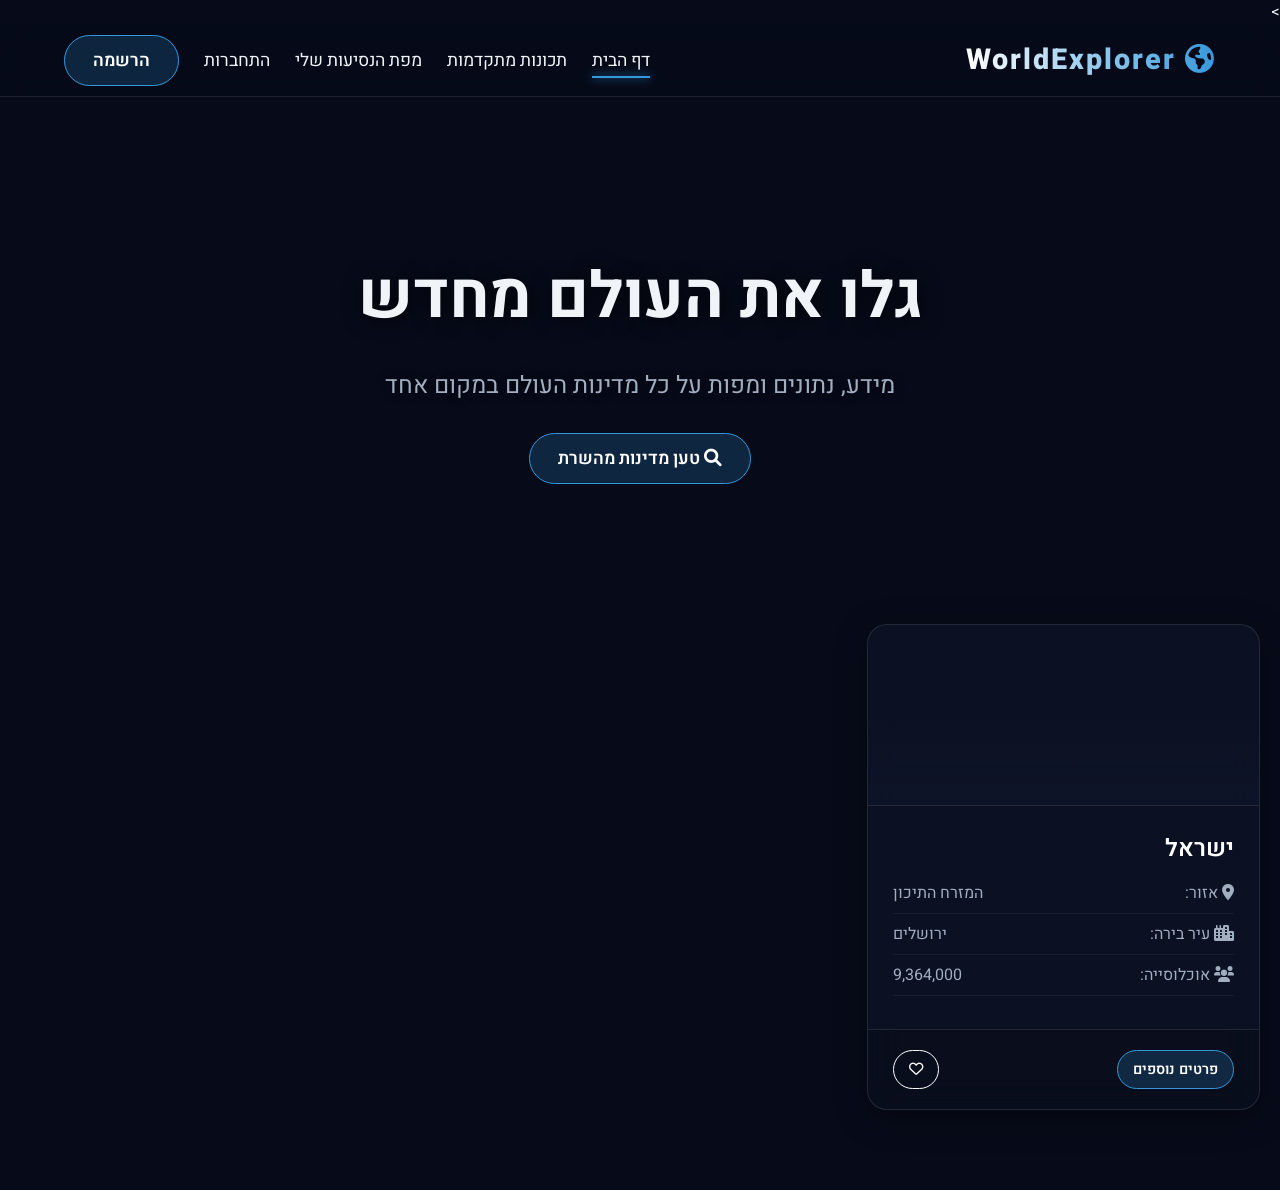
==== index.html @ ed180d62 "Add files via upload Update 18.7.26" ====
﻿>
<!DOCTYPE html>
<html lang="he" dir="rtl">
<head>
    <meta charset="UTF-8">
    <meta name="viewport" content="width=device-width, initial-scale=1.0">
    <title>WorldExplorer - חוקרים את העולם</title>

    <!-- חיבור לקובץ העיצוב שלנו -->
    <link rel="stylesheet" href="CSS/StyleSheet.css">

    <!-- חיבור ל-jQuery כדי שנהיה מוכנים לקריאות ה-AJAX מול השרת -->
    <script src="https://code.jquery.com/jquery-3.7.1.min.js"></script>

    <!-- חיבור לאייקונים (FontAwesome) -->
    <link rel="stylesheet" href="https://cdnjs.cloudflare.com/ajax/libs/font-awesome/6.0.0/css/all.min.css">

</head>
<body>

    <!-- תפריט ניווט עליון מבוסס אפקט זכוכית -->
    <header>
        <div class="logo">
            <i class="fas fa-globe-americas"></i> WorldExplorer
        </div>
        <nav>
            <ul>
                <li><a href="index.html" class="active">דף הבית</a></li>
                <!-- הוספנו את הדף שהמרצים דרשו בסילבוס -->
                <li><a href="#">תכונות מתקדמות</a></li>
                <li><a href="Pages/my-lists.html">מפת הנסיעות שלי</a></li>

                <!-- אזור המשתמש המחובר (מוסתר כברירת מחדל, יופעל דרך ה-JS) -->
                <li id="userGreetingLi" style="display: none;">
                    <span id="userGreeting" style="font-weight: bold; color: #fff; margin-left: 15px; margin-right: 15px;"></span>
                </li>
                <li id="logoutLi" style="display: none;">
                    <a href="#" id="btnLogout">התנתקות</a>
                </li>

                <!-- כפתורי התחברות והרשמה (יוסתרו ברגע שמשתמש יתחבר) -->
                <li id="loginLi"><a href="pages/login.html">התחברות</a></li>
                <li id="registerLi"><a href="pages/register.html" class="btn">הרשמה</a></li>

            </ul>
        </nav>
    </header>

    <!-- אזור פתיח (Hero) -->
    <section class="hero">
        <h1>גלו את העולם מחדש</h1>
        <p>מידע, נתונים ומפות על כל מדינות העולם במקום אחד</p>

        <!-- הכפתור שאליו מחוברת קריאת ה-AJAX -->
        <div style="margin-top: 30px;">
            <button class="btn" id="loadCountriesBtn"><i class="fas fa-search"></i> טען מדינות מהשרת</button>
        </div>
    </section>

    <!-- אזור התוכן המרכזי: לכאן ה-JavaScript יזריק את המדינות -->
    <main class="container">
        <div class="countries-grid" id="countriesContainer">

            <!-- כרטיסיית דוגמה (כדי לראות את אפקט הזכוכית) - תוחלף ברגע שנלחץ על הכפתור -->
            <div class="country-card fade-in-up">
                <!-- תמונת הדגל ברקע -->
                <div class="card-img-placeholder" style="background-image: url('https://flagcdn.com/w320/il.png');"></div>

                <div class="card-content">
                    <h3 class="card-title">ישראל</h3>

                    <div class="card-info">
                        <span><i class="fas fa-map-marker-alt"></i> אזור:</span>
                        <span>המזרח התיכון</span>
                    </div>

                    <div class="card-info">
                        <span><i class="fas fa-city"></i> עיר בירה:</span>
                        <span>ירושלים</span>
                    </div>

                    <div class="card-info">
                        <span><i class="fas fa-users"></i> אוכלוסייה:</span>
                        <span>9,364,000</span>
                    </div>
                </div>

                <!-- כפתורי פעולה בתחתית הכרטיסייה -->
                <div class="card-actions">
                    <button class="btn" style="padding: 8px 15px; font-size: 0.9rem;">פרטים נוספים</button>
                    <!-- כפתור הוספה לרשימת "רוצה לבקר" -->
                    <button class="btn" title="הוסף לרשימת משאלות" style="padding: 8px 15px; font-size: 0.9rem; background: transparent; border-color: white;">
                        <i class="far fa-heart"></i>
                    </button>
                </div>
            </div>
            <!-- סוף כרטיסיית דוגמה -->

        </div>
    </main>

    <!-- חיבור קובץ הלוגיקה שלנו -->
    <script src="JS/AjaxCall.js"></script>

</body>
</html>
---- CSS/StyleSheet.css ----
﻿/* =========================================
   WorldExplorer - Elegant Earth Theme
   עיצוב פרימיום עם אפקט פרלקס וזכוכית חלבית
   ========================================= */

@import url('https://fonts.googleapis.com/css2?family=Heebo:wght@300;400;600;800&display=swap');

:root {
    --deep-space: #070b19;
    --text-main: #f0f4f8;
    --text-muted: #a0aec0;
    --accent-glow: #3498db;
    --accent-hover: #2980b9;
    /* צבעי זכוכית */
    --glass-bg: rgba(15, 23, 42, 0.6);
    --glass-border: rgba(255, 255, 255, 0.1);
    --glass-shadow: 0 8px 32px 0 rgba(0, 0, 0, 0.37);
}

html {
    scroll-behavior: smooth;
    direction: rtl; /* תמיכה בעברית */
}

/* =========================================
   רקע האתר - אפקט Parallax אינטראקטיבי
   ========================================= */
body {
    margin: 0;
    font-family: 'Heebo', sans-serif;
    color: var(--text-main);
    background-color: var(--deep-space);
    /* תמונת כדור הארץ ברזולוציה גבוהה */
    background-image: url('https://images.unsplash.com/photo-1614730321146-b6fa6a46bcb4?q=80&w=1920&auto=format&fit=crop');
    background-size: cover;
    background-position: center;
    background-repeat: no-repeat;
    /* הקסם של הפרלקס - הרקע נשאר מקובע בזמן שהתוכן נגלל עליו */
    background-attachment: fixed;
}

/* =========================================
   תפריט ניווט (Header)
   ========================================= */
header {
    position: sticky;
    top: 0;
    z-index: 1000;
    display: flex;
    justify-content: space-between;
    align-items: center;
    padding: 15px 5%;
    /* אפקט הזכוכית (Glassmorphism) */
    background: rgba(7, 11, 25, 0.7);
    backdrop-filter: blur(12px);
    -webkit-backdrop-filter: blur(12px);
    border-bottom: 1px solid var(--glass-border);
}

.logo {
    font-size: 1.8rem;
    font-weight: 800;
    letter-spacing: 2px;
    background: linear-gradient(to right, #ffffff, var(--accent-glow));
    -webkit-background-clip: text;
    -webkit-text-fill-color: transparent;
}

nav ul {
    list-style: none;
    display: flex;
    gap: 25px;
    margin: 0;
    padding: 0;
}

nav a {
    color: var(--text-main);
    text-decoration: none;
    font-weight: 400;
    font-size: 1.1rem;
    position: relative;
    padding-bottom: 5px;
    transition: color 0.3s ease;
}

    /* קו מואר שמופיע מתחת לקישור במעבר עכבר */
    nav a::after {
        content: '';
        position: absolute;
        bottom: 0;
        right: 0;
        width: 0;
        height: 2px;
        background-color: var(--accent-glow);
        transition: width 0.3s ease;
        box-shadow: 0 0 10px var(--accent-glow);
    }

    nav a:hover::after, nav a.active::after {
        width: 100%;
    }

/* =========================================
   אזור פתיח (Hero Section)
   ========================================= */
.hero {
    text-align: center;
    padding: 100px 20px;
    margin-bottom: 40px;
}

    .hero h1 {
        font-size: 4rem;
        margin-bottom: 15px;
        text-shadow: 2px 2px 20px rgba(0,0,0,0.8);
    }

    .hero p {
        font-size: 1.5rem;
        color: var(--text-muted);
        text-shadow: 1px 1px 10px rgba(0,0,0,0.8);
    }

/* =========================================
   כפתורים יוקרתיים מוארים
   ========================================= */
.btn {
    background: rgba(52, 152, 219, 0.2);
    color: white;
    border: 1px solid var(--accent-glow);
    padding: 12px 28px;
    border-radius: 30px;
    cursor: pointer;
    font-size: 1.1rem;
    font-family: inherit;
    font-weight: 600;
    transition: all 0.3s ease;
    backdrop-filter: blur(5px);
}

    .btn:hover {
        background: var(--accent-glow);
        box-shadow: 0 0 20px rgba(52, 152, 219, 0.6);
        transform: translateY(-3px);
    }

/* =========================================
   גריד המדינות (הכרטיסיות)
   ========================================= */
.container {
    max-width: 1300px;
    margin: 0 auto;
    padding: 0 20px;
}

.countries-grid {
    display: grid;
    grid-template-columns: repeat(auto-fill, minmax(300px, 1fr));
    gap: 30px;
    padding-bottom: 80px;
}

/* כרטיסיית מדינה בעיצוב זכוכית מרחפת */
.country-card {
    background: var(--glass-bg);
    backdrop-filter: blur(16px);
    -webkit-backdrop-filter: blur(16px);
    border: 1px solid var(--glass-border);
    border-radius: 20px;
    overflow: hidden;
    box-shadow: var(--glass-shadow);
    transition: transform 0.4s cubic-bezier(0.175, 0.885, 0.32, 1.275), box-shadow 0.4s ease;
    display: flex;
    flex-direction: column;
}

    .country-card:hover {
        transform: translateY(-10px) scale(1.02);
        box-shadow: 0 15px 40px rgba(0,0,0,0.6), 0 0 20px rgba(52, 152, 219, 0.2);
        border-color: rgba(255,255,255,0.3);
    }

.card-img-placeholder {
    height: 180px;
    background-size: cover;
    background-position: center;
    border-bottom: 1px solid var(--glass-border);
    position: relative;
}

    /* הילה כהה על התמונה כדי להבליט את המעבר לכרטיסייה */
    .card-img-placeholder::after {
        content: '';
        position: absolute;
        bottom: 0;
        left: 0;
        right: 0;
        height: 50%;
        background: linear-gradient(to top, var(--glass-bg), transparent);
    }

.card-content {
    padding: 25px;
    flex-grow: 1;
}

.card-title {
    font-size: 1.5rem;
    font-weight: 600;
    margin: 0 0 15px 0;
    color: white;
}

.card-info {
    font-size: 1rem;
    color: var(--text-muted);
    margin-bottom: 8px;
    display: flex;
    justify-content: space-between;
    border-bottom: 1px solid rgba(255,255,255,0.05);
    padding-bottom: 8px;
}

.card-actions {
    padding: 20px 25px;
    display: flex;
    justify-content: space-between;
    background: rgba(0,0,0,0.2);
    border-top: 1px solid var(--glass-border);
}

/* =========================================
   אנימציית כניסה בגלילה (יופעל דרך JS בהמשך)
   ========================================= */
.fade-in-up {
    animation: fadeInUp 0.8s ease forwards;
    opacity: 0;
    transform: translateY(30px);
}

@keyframes fadeInUp {
    to {
        opacity: 1;
        transform: translateY(0);
    }
}

/* =========================================
   עיצוב דפי התחברות והרשמה
   ========================================= */
.auth-wrapper {
    display: flex;
    justify-content: center;
    align-items: center;
    min-height: 80vh;
    padding: 40px 20px;
}

.auth-box {
    background: var(--glass-bg);
    backdrop-filter: blur(16px);
    -webkit-backdrop-filter: blur(16px);
    border: 1px solid var(--glass-border);
    border-radius: 20px;
    padding: 40px;
    width: 100%;
    max-width: 600px;
    box-shadow: var(--glass-shadow);
    text-align: center;
}

    /* הקטנת הרוחב הספציפי לדף ההתחברות */
    .auth-box.login-box {
        max-width: 450px;
    }

.form-grid {
    display: grid;
    grid-template-columns: 1fr 1fr;
    gap: 20px;
    text-align: right;
}

.form-group {
    margin-bottom: 20px;
    text-align: right;
}

.full-width {
    grid-column: 1 / -1;
}

.form-group label {
    display: block;
    margin-bottom: 8px;
    font-weight: 600;
    color: var(--text-main);
}

.form-control {
    width: 100%;
    padding: 12px 15px;
    border-radius: 8px;
    background: rgba(255, 255, 255, 0.1);
    border: 1px solid var(--glass-border);
    color: white;
    font-family: inherit;
    font-size: 1rem;
    box-sizing: border-box;
    transition: all 0.3s ease;
}

select.form-control option {
    background: var(--deep-space);
    color: white;
}

.form-control:focus {
    outline: none;
    border-color: var(--accent-glow);
    background: rgba(255, 255, 255, 0.2);
    box-shadow: 0 0 15px rgba(52, 152, 219, 0.3);
}

.auth-link {
    color: var(--accent-glow);
    text-decoration: none;
    font-weight: bold;
}

    .auth-link:hover {
        text-decoration: underline;
    }

/* התאמה למסכים קטנים (רספונסיביות) */
@media (max-width: 600px) {
    .form-grid {
        grid-template-columns: 1fr;
    }
}

/* =========================================
   עיצוב דף הרשימות והמפה (my-lists.html)
   ========================================= */
.lists-layout {
    display: flex;
    gap: 30px;
    max-width: 1400px;
    margin: 0 auto;
    padding: 20px;
    min-height: 70vh;
}

.map-wrapper {
    flex: 2;
    background: var(--glass-bg);
    backdrop-filter: blur(16px);
    -webkit-backdrop-filter: blur(16px);
    border: 1px solid var(--glass-border);
    border-radius: 20px;
    padding: 20px;
    box-shadow: var(--glass-shadow);
    position: relative;
}

/* הגדרת גובה למפה */
#world-map {
    width: 100%;
    height: 600px;
}

.checklists-wrapper {
    flex: 1;
    display: flex;
    flex-direction: column;
    gap: 20px;
}

.checklist-box {
    background: var(--glass-bg);
    backdrop-filter: blur(16px);
    -webkit-backdrop-filter: blur(16px);
    border: 1px solid var(--glass-border);
    border-radius: 20px;
    padding: 25px;
    box-shadow: var(--glass-shadow);
    flex: 1;
    overflow-y: auto;
    max-height: 300px;
}

    .checklist-box h3 {
        margin-top: 0;
        border-bottom: 1px solid var(--glass-border);
        padding-bottom: 10px;
        color: white;
    }

/* עיצוב יפה לשורות הצ'קליסט */
.check-item {
    display: block;
    margin-bottom: 12px;
    cursor: pointer;
    color: var(--text-main);
    transition: color 0.2s;
}

    .check-item:hover {
        color: white;
    }

    .check-item input {
        margin-left: 10px;
        transform: scale(1.2);
        cursor: pointer;
    }

/* התאמה למסכים קטנים - שהמפה תהיה מעל הרשימות בנייד */
@media (max-width: 900px) {
    .lists-layout {
        flex-direction: column;
    }

    #world-map {
        height: 400px;
    }
}
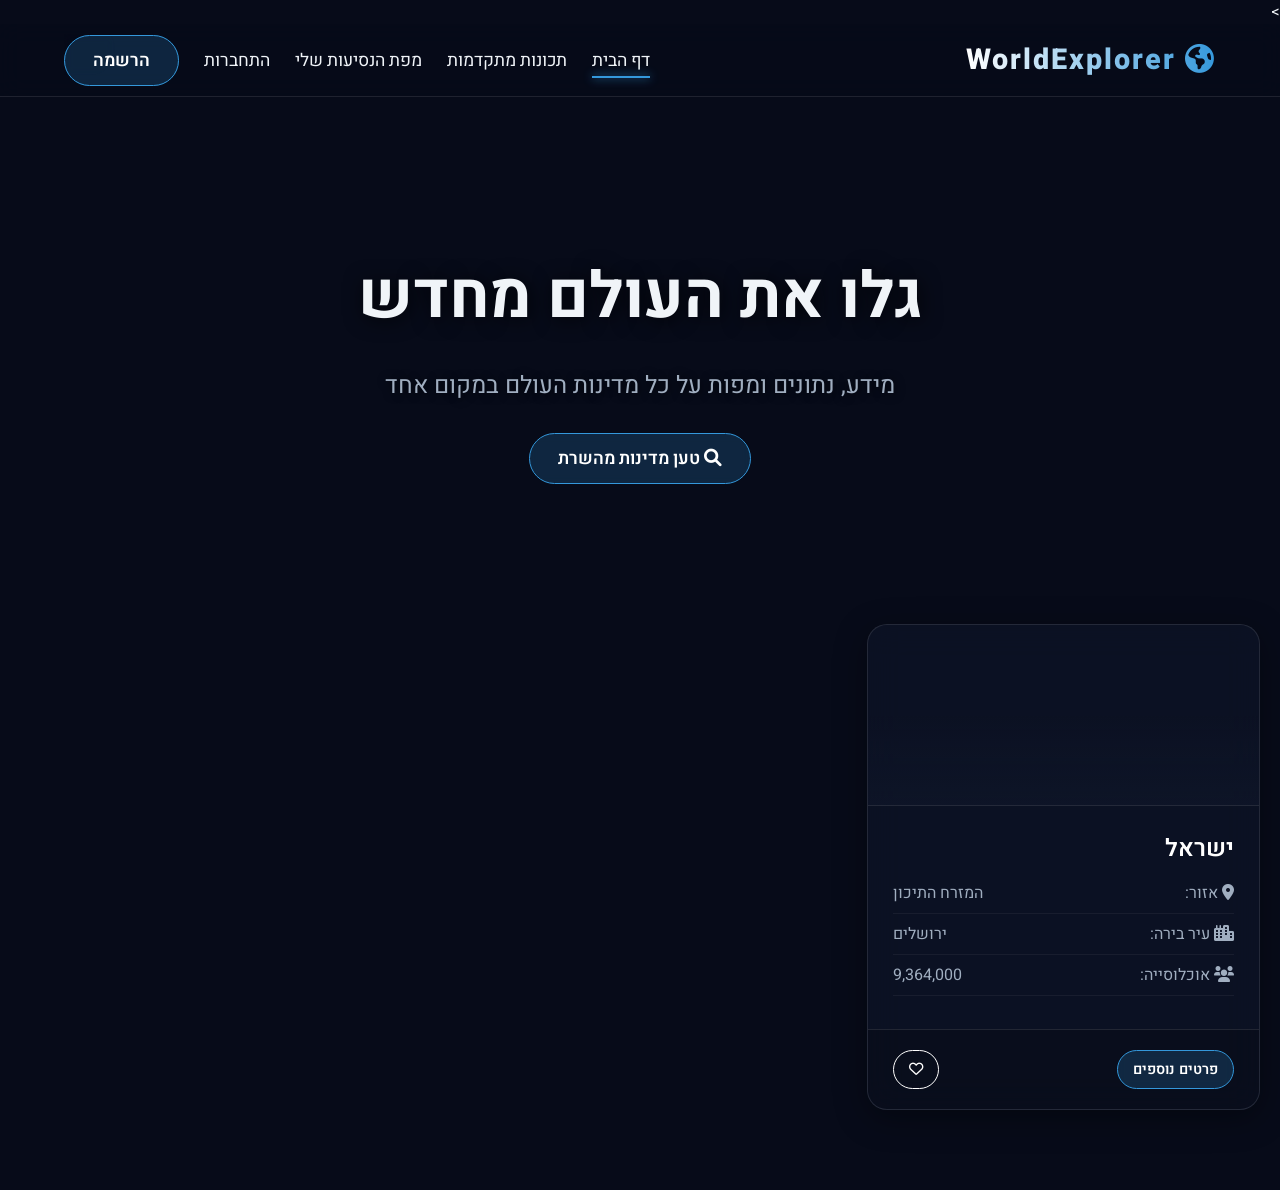
==== commit 8217a123: "Fix HTML formatting and remove unnecessary characters" ====
--- a/index.html
+++ b/index.html
@@ -6,19 +6,15 @@
     <meta name="viewport" content="width=device-width, initial-scale=1.0">
     <title>WorldExplorer - חוקרים את העולם</title>
 
-    <!-- חיבור לקובץ העיצוב שלנו -->
     <link rel="stylesheet" href="CSS/StyleSheet.css">
 
-    <!-- חיבור ל-jQuery כדי שנהיה מוכנים לקריאות ה-AJAX מול השרת -->
     <script src="https://code.jquery.com/jquery-3.7.1.min.js"></script>
 
-    <!-- חיבור לאייקונים (FontAwesome) -->
     <link rel="stylesheet" href="https://cdnjs.cloudflare.com/ajax/libs/font-awesome/6.0.0/css/all.min.css">
 
 </head>
 <body>
 
-    <!-- תפריט ניווט עליון מבוסס אפקט זכוכית -->
     <header>
         <div class="logo">
             <i class="fas fa-globe-americas"></i> WorldExplorer
@@ -26,11 +22,9 @@
         <nav>
             <ul>
                 <li><a href="index.html" class="active">דף הבית</a></li>
-                <!-- הוספנו את הדף שהמרצים דרשו בסילבוס -->
                 <li><a href="#">תכונות מתקדמות</a></li>
                 <li><a href="Pages/my-lists.html">מפת הנסיעות שלי</a></li>
 
-                <!-- אזור המשתמש המחובר (מוסתר כברירת מחדל, יופעל דרך ה-JS) -->
                 <li id="userGreetingLi" style="display: none;">
                     <span id="userGreeting" style="font-weight: bold; color: #fff; margin-left: 15px; margin-right: 15px;"></span>
                 </li>
@@ -38,7 +32,6 @@
                     <a href="#" id="btnLogout">התנתקות</a>
                 </li>
 
-                <!-- כפתורי התחברות והרשמה (יוסתרו ברגע שמשתמש יתחבר) -->
                 <li id="loginLi"><a href="pages/login.html">התחברות</a></li>
                 <li id="registerLi"><a href="pages/register.html" class="btn">הרשמה</a></li>
 
@@ -46,24 +39,19 @@
         </nav>
     </header>
 
-    <!-- אזור פתיח (Hero) -->
     <section class="hero">
         <h1>גלו את העולם מחדש</h1>
         <p>מידע, נתונים ומפות על כל מדינות העולם במקום אחד</p>
 
-        <!-- הכפתור שאליו מחוברת קריאת ה-AJAX -->
         <div style="margin-top: 30px;">
             <button class="btn" id="loadCountriesBtn"><i class="fas fa-search"></i> טען מדינות מהשרת</button>
         </div>
     </section>
 
-    <!-- אזור התוכן המרכזי: לכאן ה-JavaScript יזריק את המדינות -->
     <main class="container">
         <div class="countries-grid" id="countriesContainer">
 
-            <!-- כרטיסיית דוגמה (כדי לראות את אפקט הזכוכית) - תוחלף ברגע שנלחץ על הכפתור -->
             <div class="country-card fade-in-up">
-                <!-- תמונת הדגל ברקע -->
                 <div class="card-img-placeholder" style="background-image: url('https://flagcdn.com/w320/il.png');"></div>
 
                 <div class="card-content">
@@ -85,22 +73,18 @@
                     </div>
                 </div>
 
-                <!-- כפתורי פעולה בתחתית הכרטיסייה -->
                 <div class="card-actions">
                     <button class="btn" style="padding: 8px 15px; font-size: 0.9rem;">פרטים נוספים</button>
-                    <!-- כפתור הוספה לרשימת "רוצה לבקר" -->
                     <button class="btn" title="הוסף לרשימת משאלות" style="padding: 8px 15px; font-size: 0.9rem; background: transparent; border-color: white;">
                         <i class="far fa-heart"></i>
                     </button>
                 </div>
             </div>
-            <!-- סוף כרטיסיית דוגמה -->
 
         </div>
     </main>
 
-    <!-- חיבור קובץ הלוגיקה שלנו -->
     <script src="JS/AjaxCall.js"></script>
 
 </body>
-</html>+</html>
